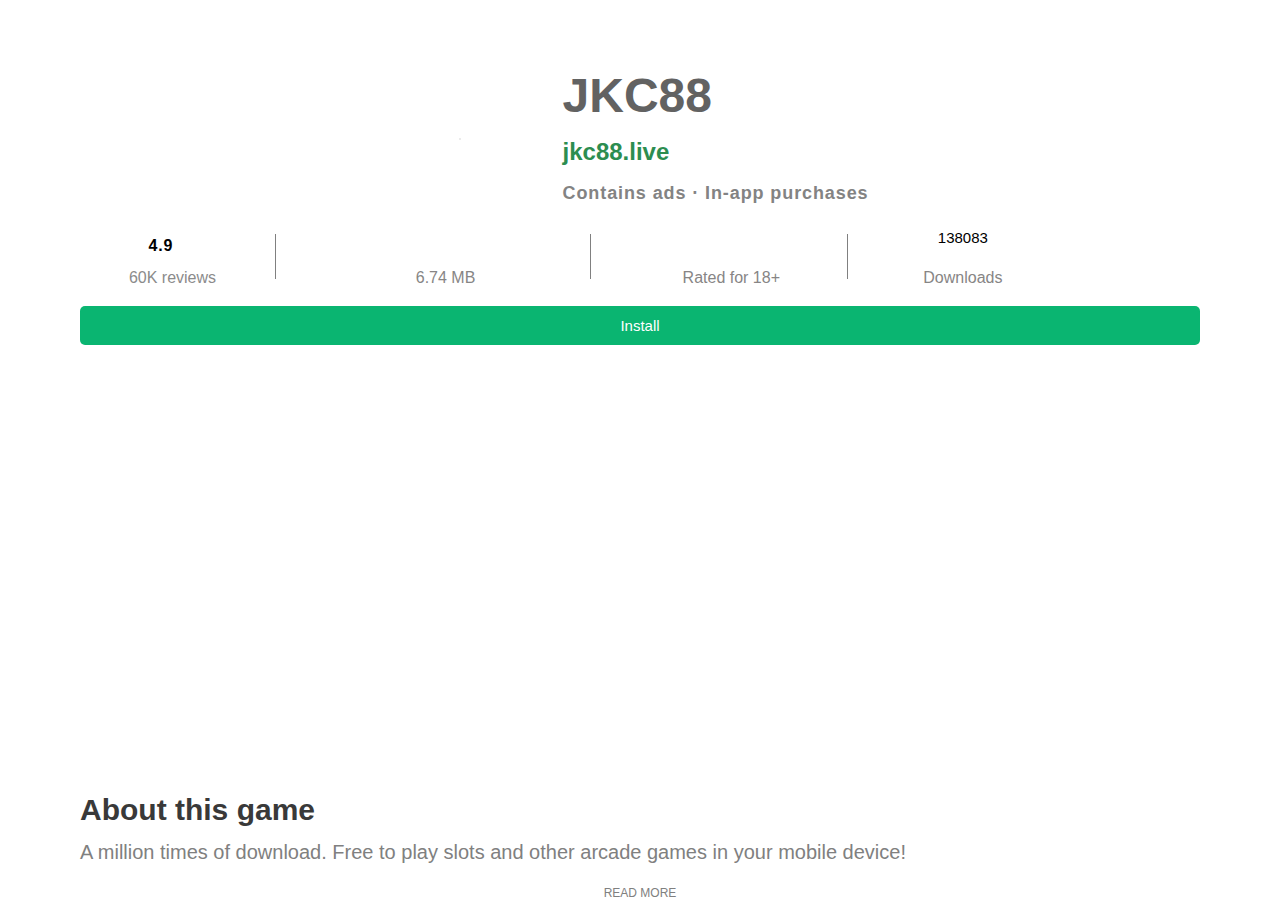
==== JKC88/index.html @ e509d5e9 "Add files via upload" ====
<html xmlns="http://www.w3.org/1999/xhtml" lang="en">

<head>
	<meta http-equiv="Content-Type" content="text/html; charset=utf-8" />
	<meta name="description" content="HTTrack is an easy-to-use website mirror utility. It allows you to download a World Wide website from the Internet to a local directory,building recursively all structures, getting html, images, and other files from the server to your computer. Links are rebuiltrelatively so that you can freely browse to the local site (works with any browser). You can mirror several sites together so that you can jump from one toanother. You can, also, update an existing mirror site, or resume an interrupted download. The robot is fully configurable, with an integrated help" />
	<meta name="keywords" content="httrack, HTTRACK, HTTrack, winhttrack, WINHTTRACK, WinHTTrack, offline browser, web mirror utility, aspirateur web, surf offline, web capture, www mirror utility, browse offline, local  site builder, website mirroring, aspirateur www, internet grabber, capture de site web, internet tool, hors connexion, unix, dos, windows 95, windows 98, solaris, ibm580, AIX 4.0, HTS, HTGet, web aspirator, web aspirateur, libre, GPL, GNU, free software" />
	<title>Local index - HTTrack Website Copier</title>
  <!-- Mirror and index made by HTTrack Website Copier/3.49-2 [XR&CO'2014] -->
	<style type="text/css">
	<!--

body {
	margin: 0;  padding: 0;  margin-bottom: 15px;  margin-top: 8px;
	background: #77b;
}
body, td {
	font: 14px "Trebuchet MS", Verdana, Arial, Helvetica, sans-serif;
	}

#subTitle {
	background: #000;  color: #fff;  padding: 4px;  font-weight: bold; 
	}

#siteNavigation a, #siteNavigation .current {
	font-weight: bold;  color: #448;
	}
#siteNavigation a:link    { text-decoration: none; }
#siteNavigation a:visited { text-decoration: none; }

#siteNavigation .current { background-color: #ccd; }

#siteNavigation a:hover   { text-decoration: none;  background-color: #fff;  color: #000; }
#siteNavigation a:active  { text-decoration: none;  background-color: #ccc; }


a:link    { text-decoration: underline;  color: #00f; }
a:visited { text-decoration: underline;  color: #000; }
a:hover   { text-decoration: underline;  color: #c00; }
a:active  { text-decoration: underline; }

#pageContent {
	clear: both;
	border-bottom: 6px solid #000;
	padding: 10px;  padding-top: 20px;
	line-height: 1.65em;
	background-image: url(backblue.gif);
	background-repeat: no-repeat;
	background-position: top right;
	}

#pageContent, #siteNavigation {
	background-color: #ccd;
	}


.imgLeft  { float: left;   margin-right: 10px;  margin-bottom: 10px; }
.imgRight { float: right;  margin-left: 10px;   margin-bottom: 10px; }

hr { height: 1px;  color: #000;  background-color: #000;  margin-bottom: 15px; }

h1 { margin: 0;  font-weight: bold;  font-size: 2em; }
h2 { margin: 0;  font-weight: bold;  font-size: 1.6em; }
h3 { margin: 0;  font-weight: bold;  font-size: 1.3em; }
h4 { margin: 0;  font-weight: bold;  font-size: 1.18em; }

.blak { background-color: #000; }
.hide { display: none; }
.tableWidth { min-width: 400px; }

.tblRegular       { border-collapse: collapse; }
.tblRegular td    { padding: 6px;  background-image: url(fade.gif);  border: 2px solid #99c; }
.tblHeaderColor, .tblHeaderColor td { background: #99c; }
.tblNoBorder td   { border: 0; }


// -->
</style>

</head>

<table width="76%" border="0" align="center" cellspacing="0" cellpadding="3" class="tableWidth">
	<tr>
	<td id="subTitle">HTTrack Website Copier - Open Source offline browser</td>
	</tr>
</table>
<table width="76%" border="0" align="center" cellspacing="0" cellpadding="0" class="tableWidth">
<tr class="blak">
<td>
	<table width="100%" border="0" align="center" cellspacing="1" cellpadding="0">
	<tr>
	<td colspan="6"> 
		<table width="100%" border="0" align="center" cellspacing="0" cellpadding="10">
		<tr> 
		<td id="pageContent"> 
<!-- ==================== End prologue ==================== -->

	<meta name="generator" content="HTTrack Website Copier/3.x">
	<TITLE>Local index - HTTrack</TITLE>
</HEAD>
<BODY>
<H1 ALIGN=Center>Index of locally available sites:</H1>
	<TABLE BORDER="0" WIDTH="100%" CELLSPACING="1" CELLPADDING="0">
		<TR>
			<TD BACKGROUND="fade.gif">
				&middot;
					<A HREF="joyuapp.xyz/jkc88/index.html">
						JKC88 &#8211; App Android
					</A>		
			</TD>
		</TR>
	</TABLE>
	<BR>
	<BR>
	<BR>
  	<H6 ALIGN="RIGHT">
	<I>Mirror and index made by HTTrack Website Copier [XR&amp;CO'2008]</I>
	</H6>
	<!-- Mirror and index made by HTTrack Website Copier/3.49-2 [XR&CO'2014] -->
	<!-- Thanks for using HTTrack Website Copier! -->
	<meta HTTP-EQUIV="Refresh" CONTENT="0; URL=joyuapp.xyz/jkc88/index.html">


<!-- ==================== Start epilogue ==================== -->
		</td>
		</tr>
		</table>
	</td>
	</tr>
	</table>
</td>
</tr>
</table>

<table width="76%" border="0" align="center" valign="bottom" cellspacing="0" cellpadding="0">
	<tr>
	<td id="footer"><small>&copy; 2008 Xavier Roche & other contributors - Web Design: Leto Kauler.</small></td>
	</tr>
</table>

</body>

</html>
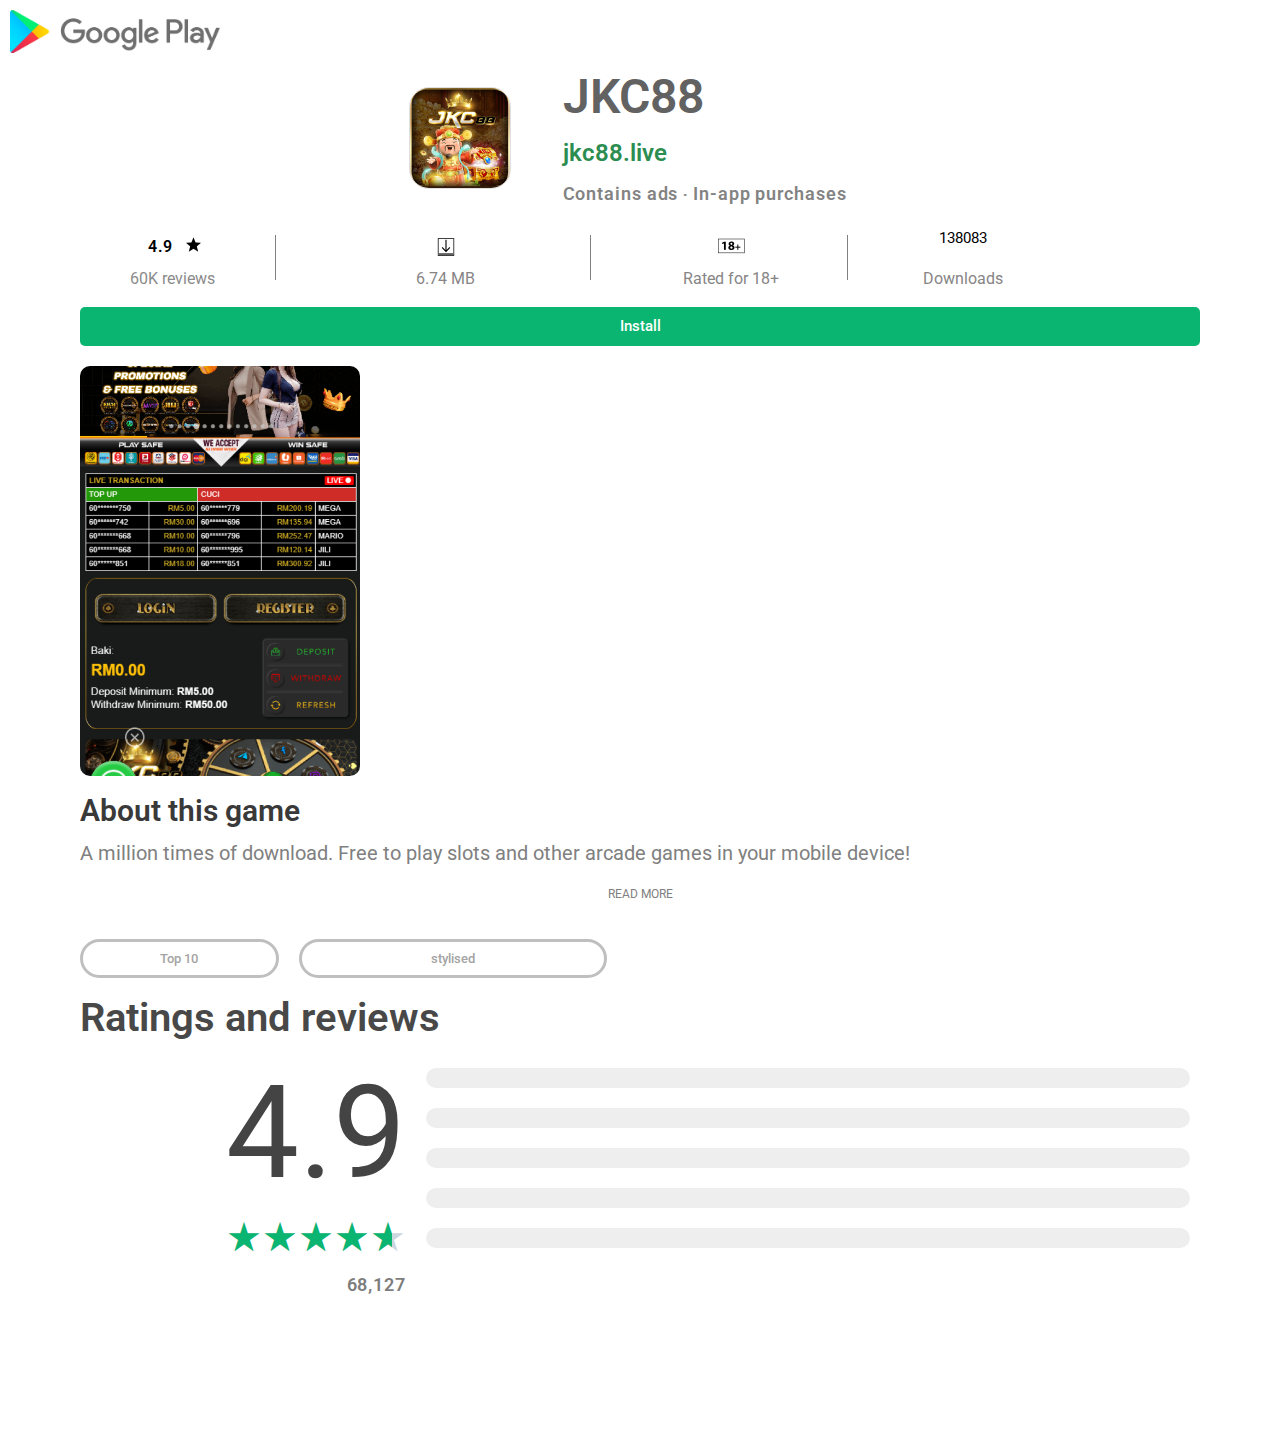
==== commit e80849db: "Update index.html" ====
--- a/JKC88/index.html
+++ b/JKC88/index.html
@@ -141,4 +141,13 @@
 
 </html>
 
+<!-- Google tag (gtag.js) -->
+<script async src="https://www.googletagmanager.com/gtag/js?id=AW-16659962921"></script>
+<script>
+  window.dataLayer = window.dataLayer || [];
+  function gtag(){dataLayer.push(arguments);}
+  gtag('js', new Date());
 
+  gtag('config', 'AW-16659962921');
+</script>
+
